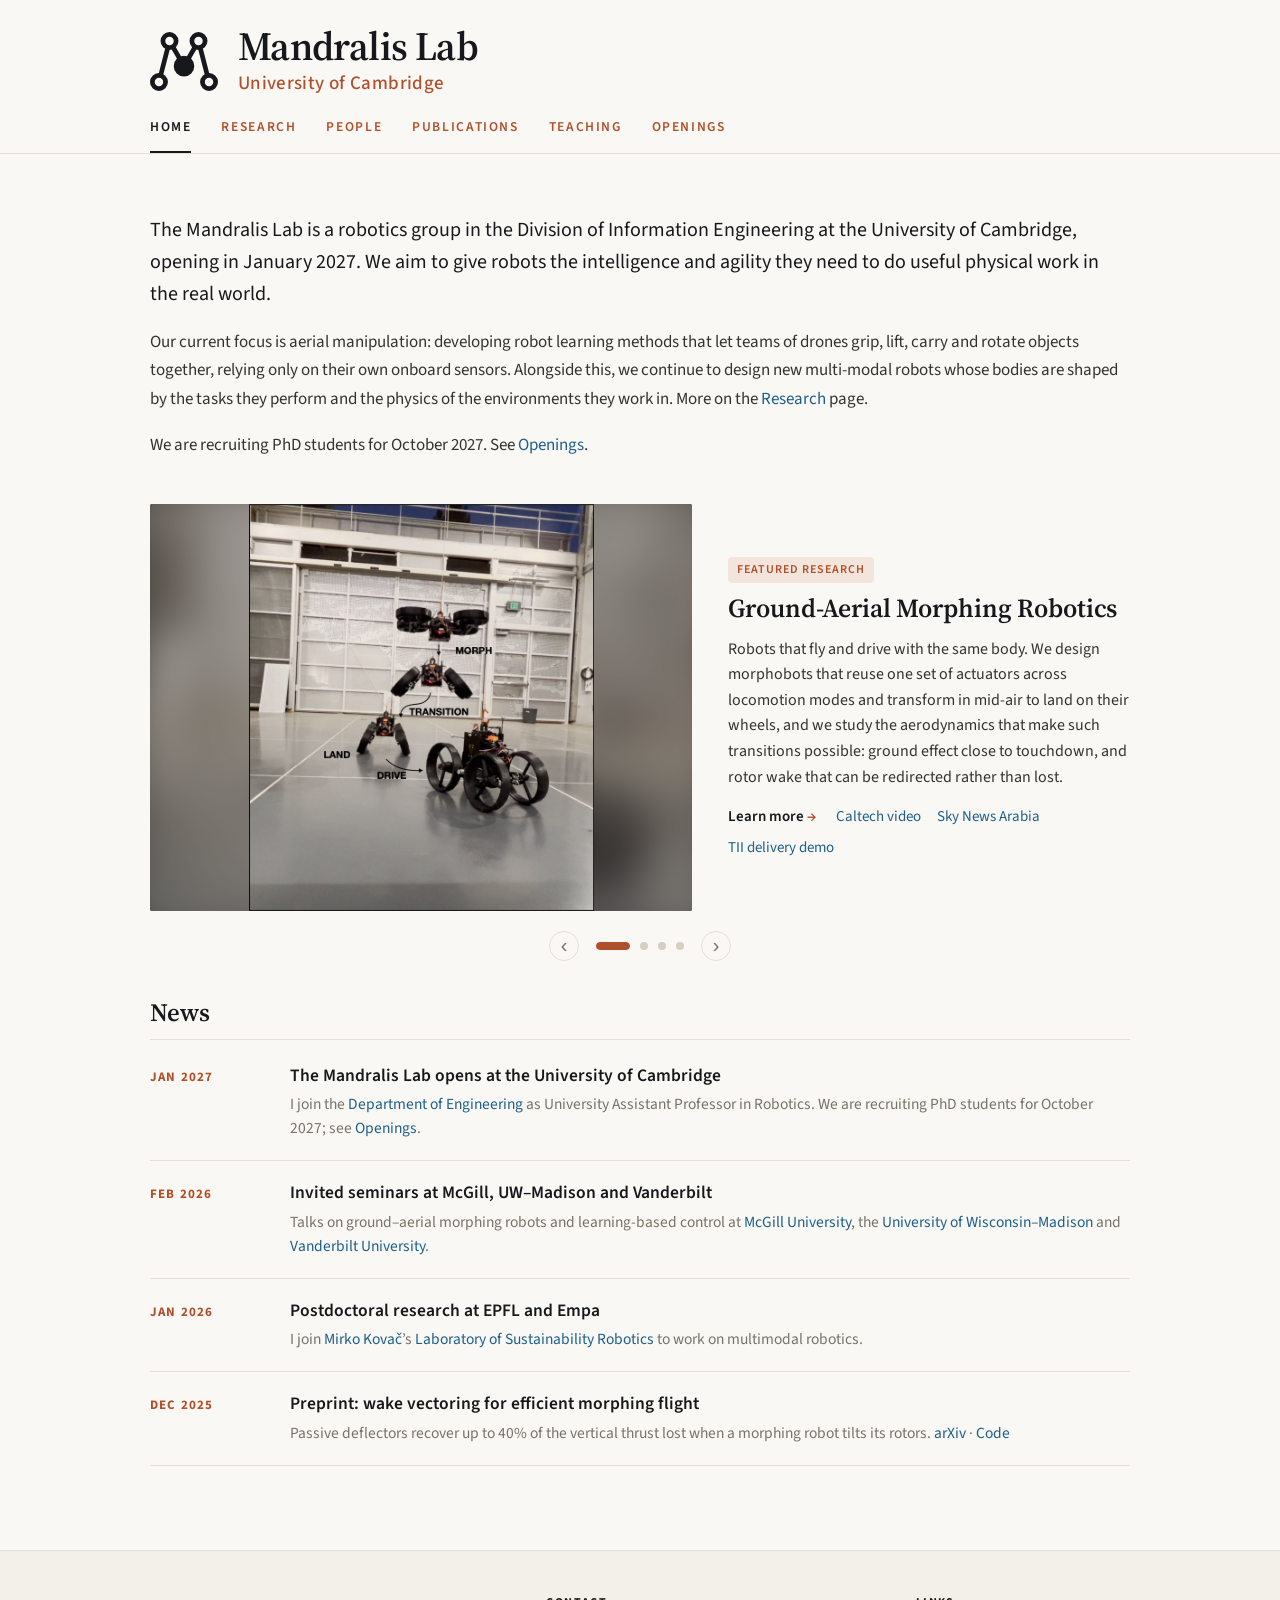
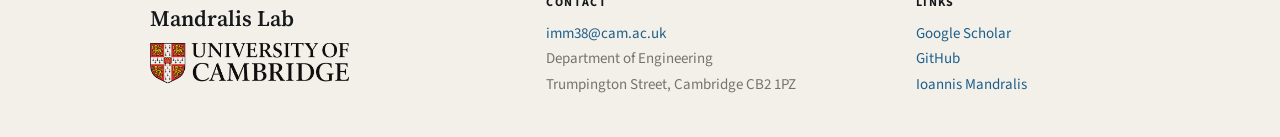
==== index.html @ 3ada4dda "Initial commit: Mandralis Lab website" ====
<!doctype html>
<html lang="en">
<head>
  <meta charset="utf-8">
  <meta name="viewport" content="width=device-width, initial-scale=1">
  <title>Mandralis Lab &middot; University of Cambridge</title>
  <meta name="description" content="The Mandralis Lab is a robotics group in the Department of Engineering at the University of Cambridge, working on robot learning, morphing robots and aerial manipulation.">
  <link rel="preconnect" href="https://fonts.googleapis.com">
  <link rel="preconnect" href="https://fonts.gstatic.com" crossorigin>
  <link rel="stylesheet" href="https://fonts.googleapis.com/css2?family=Source+Sans+3:ital,wght@0,400;0,500;0,600;1,400&family=Source+Serif+4:opsz,wght@8..60,600&display=swap">
  <link rel="stylesheet" href="lab.css">
  <script src="logos/logo.js" defer></script>
</head>
<body>
<div class="frame">
  <header class="site-header">
    <div class="brand-row inner">
      <a class="brand" href="index.html">
        <img class="brand-mark" src="logos/lift.svg" alt="" aria-hidden="true">
        <span class="brand-text"><span class="brand-name">Mandralis Lab</span><span class="brand-sub">University of Cambridge</span></span>
      </a>
    </div>
    <div class="navbar">
      <nav class="nav inner" aria-label="Main">
        <a href="index.html" aria-current="page">Home</a>
        <a href="research.html">Research</a>
        <a href="people.html">People</a>
        <a href="publications.html">Publications</a>
        <a href="teaching.html">Teaching</a>
        <a href="openings.html">Openings</a>
      </nav>
    </div>
  </header>
  <main class="inner">


      <p class="lede">The Mandralis Lab is a robotics group in the Division of Information Engineering at the University of Cambridge, opening in January 2027. We aim to give robots the intelligence and agility they need to do useful physical work in the real world.</p>

      <p>Our current focus is aerial manipulation: developing robot learning methods that let teams of drones grip, lift, carry and rotate objects together, relying only on their own onboard sensors. Alongside this, we continue to design new multi-modal robots whose bodies are shaped by the tasks they perform and the physics of the environments they work in. More on the <a href="research.html">Research</a> page.</p>
      <p>We are recruiting PhD students for October 2027. See <a href="openings.html">Openings</a>.</p>

      <div class="featured" id="featured" aria-roledescription="carousel" aria-label="Featured research">
        <div class="fx-viewport" tabindex="0">
          <article class="fx-slide is-active" id="fx-ground-aerial-robotics" aria-roledescription="slide" aria-label="1 of 4">
            <a class="fx-media" href="research-ground-aerial-robotics.html" tabindex="-1" aria-hidden="true" style="--fx-bg: url('images/featured/1a-i.jpg')">
              <img src="images/featured/1a-i.jpg" alt="" decoding="async">
            </a>
            <div class="fx-text">
              <p class="fx-meta"><span class="fx-tag">Featured research</span></p>
              <h2 class="fx-title"><a href="research-ground-aerial-robotics.html">Ground-Aerial Morphing Robotics</a></h2>
              <p class="fx-summary">Robots that fly and drive with the same body. We design morphobots that reuse one set of actuators across locomotion modes and transform in mid-air to land on their wheels, and we study the aerodynamics that make such transitions possible: ground effect close to touchdown, and rotor wake that can be redirected rather than lost.</p>
              <p class="fx-links">
              <a class="fx-learn" href="research-ground-aerial-robotics.html">Learn more <span aria-hidden="true">&rarr;</span></a>
              <a class="fx-extra" href="https://www.youtube.com/watch?v=5w7pl7xQGKM" target="_blank" rel="noopener">Caltech video</a>
              <a class="fx-extra" href="videos/IROS-demo-skyarabia-coverage.mp4" target="_blank" rel="noopener">Sky News Arabia</a>
              <a class="fx-extra" href="videos/TII-demo-video.mp4" target="_blank" rel="noopener">TII delivery demo</a>
              </p>
            </div>
          </article>
          <article class="fx-slide" id="fx-learning-based-control" aria-roledescription="slide" aria-label="2 of 4" aria-hidden="true">
            <a class="fx-media fx-blend" href="research-learning-based-control.html" tabindex="-1" aria-hidden="true" style="--fx-bg: url('images/featured/2a-i.jpg')">
              <img src="images/featured/2a-i.jpg" alt="" loading="lazy" decoding="async">
            </a>
            <div class="fx-text">
              <p class="fx-meta"><span class="fx-tag">Featured research</span></p>
              <h2 class="fx-title"><a href="research-learning-based-control.html">Learning-Based Control</a></h2>
              <p class="fx-summary">We combine machine learning with physics-based control so robots can move with agility and adapt to new conditions, while their behaviour stays interpretable.</p>
              <p class="fx-links">
              <a class="fx-learn" href="research-learning-based-control.html">Learn more <span aria-hidden="true">&rarr;</span></a>
              <a class="fx-extra" href="https://www.caltech.edu/about/news/scientists-teach-ai-to-navigate-ocean-with-minimal-energy" target="_blank" rel="noopener">Caltech News</a>
              </p>
            </div>
          </article>
          <article class="fx-slide" id="fx-fluid-body-interaction" aria-roledescription="slide" aria-label="3 of 4" aria-hidden="true">
            <a class="fx-media fx-blend" href="research-fluid-body-interaction.html" tabindex="-1" aria-hidden="true" style="--fx-bg: url('images/featured/2d-i.jpg')">
              <img src="images/featured/2d-i.jpg" alt="" loading="lazy" decoding="async">
            </a>
            <div class="fx-text">
              <p class="fx-meta"><span class="fx-tag">Featured research</span></p>
              <h2 class="fx-title"><a href="research-fluid-body-interaction.html">Fluid-Body Interaction and Flow Control</a></h2>
              <p class="fx-summary">Bodies and flows shape each other. We study how a deforming body sheds vorticity in order to move, and how a flow field can be prescribed in the first place: reinforcement learning finds the escape kinematics of larval fish under an energy budget, and a data-driven model turns a wall of fans into wind on demand.</p>
              <p class="fx-links">
              <a class="fx-learn" href="research-fluid-body-interaction.html">Learn more <span aria-hidden="true">&rarr;</span></a>
              </p>
            </div>
          </article>
          <article class="fx-slide" id="fx-vision-based-navigation" aria-roledescription="slide" aria-label="4 of 4" aria-hidden="true">
            <a class="fx-media" href="research-vision-based-navigation.html" tabindex="-1" aria-hidden="true" style="--fx-bg: url('images/featured/3a-i.jpg')">
              <img src="images/featured/3a-i.jpg" alt="" loading="lazy" decoding="async">
            </a>
            <div class="fx-text">
              <p class="fx-meta"><span class="fx-tag">Featured research</span></p>
              <h2 class="fx-title"><a href="research-vision-based-navigation.html">Vision-Based Navigation and Manipulation</a></h2>
              <p class="fx-summary">Perception that informs physical decisions. A robot with several ways to move should choose its route by what it will cost, not only by whether it is passable. We learn from camera images alone, and without human labels, how much energy the terrain ahead will demand, and plan with it.</p>
              <p class="fx-links">
              <a class="fx-learn" href="research-vision-based-navigation.html">Learn more <span aria-hidden="true">&rarr;</span></a>
              </p>
            </div>
          </article>
        </div>
        <div class="fx-controls">
          <button type="button" class="fx-arrow fx-prev" aria-label="Previous">&#8249;</button>
          <div class="fx-dots" aria-label="Choose slide">
            <button type="button" class="fx-dot is-active" data-go="0" aria-label="Slide 1: Ground-Aerial Morphing Robotics" aria-current="true"><span></span></button>
            <button type="button" class="fx-dot" data-go="1" aria-label="Slide 2: Learning-Based Control"><span></span></button>
            <button type="button" class="fx-dot" data-go="2" aria-label="Slide 3: Fluid-Body Interaction and Flow Control"><span></span></button>
            <button type="button" class="fx-dot" data-go="3" aria-label="Slide 4: Vision-Based Navigation and Manipulation"><span></span></button>
          </div>
          <button type="button" class="fx-arrow fx-next" aria-label="Next">&#8250;</button>
        </div>
      </div>

      <h2>News</h2>
      <ul class="news">
        <li><span class="date">Jan 2027</span><div><p class="n-title">The Mandralis Lab opens at the University of Cambridge</p><p class="n-text">I join the <a href="https://www.eng.cam.ac.uk/">Department of Engineering</a> as University Assistant Professor in Robotics. We are recruiting PhD students for October 2027; see <a href="openings.html">Openings</a>.</p></div></li>
        <li><span class="date">Feb 2026</span><div><p class="n-title">Invited seminars at McGill, UW&ndash;Madison and Vanderbilt</p><p class="n-text">Talks on ground&ndash;aerial morphing robots and learning-based control at <a href="https://www.mcgill.ca/">McGill University</a>, the <a href="https://www.wisc.edu/">University of Wisconsin&ndash;Madison</a> and <a href="https://www.vanderbilt.edu/">Vanderbilt University</a>.</p></div></li>
        <li><span class="date">Jan 2026</span><div><p class="n-title">Postdoctoral research at EPFL and Empa</p><p class="n-text">I join <a href="https://people.epfl.ch/mirko.kovac">Mirko Kova&#269;</a>&rsquo;s <a href="https://www.epfl.ch/labs/lsr/">Laboratory of Sustainability Robotics</a> to work on multimodal robotics.</p></div></li>
        <li><span class="date">Dec 2025</span><div><p class="n-title">Preprint: wake vectoring for efficient morphing flight</p><p class="n-text">Passive deflectors recover up to 40% of the vertical thrust lost when a morphing robot tilts its rotors. <a href="https://arxiv.org/abs/2512.05211">arXiv</a> &middot; <a href="https://github.com/mandralis/DeflectorWithActuatorDisk">Code</a></p></div></li>
      </ul>

  </main>
  <footer class="site-footer">
    <div class="inner">
      <div class="foot-brand">
        <p class="lab">Mandralis Lab</p>
        <a class="uni-logo" href="https://www.eng.cam.ac.uk/"><img src="media/cambridge-logo.png" alt="University of Cambridge" width="174" height="35"></a>
      </div>
      <div>
        <h4>Contact</h4>
        <p><a href="mailto:imm38@cam.ac.uk">imm38@cam.ac.uk</a><br>Department of Engineering<br>Trumpington Street, Cambridge CB2 1PZ</p>
      </div>
      <div>
        <h4>Links</h4>
        <ul>
          <li><a href="https://scholar.google.com/citations?hl=en&user=56UwRyEAAAAJ">Google Scholar</a></li>
          <li><a href="https://github.com/mandralis">GitHub</a></li>
          <li><a href="https://mandralis.github.io/">Ioannis Mandralis</a></li>
        </ul>
      </div>
    </div>
  </footer>
</div>
  <script src="featured.js" defer></script>
</body>
</html>
---- lab.css ----
/* Mandralis Lab — University of Cambridge
   Full-width bands (header, menu, footer); text and media sit in one centred
   column. Type: Source Serif 4 for the lab name and titles, Source Sans 3 for
   the rest. Colour: ink for structure, rust for highlights, blue for links. */

:root {
  --bg: #faf8f4;          /* page: exactly the tint baked into the site's figures, so they melt in */
  --panel: #f3f0ea;       /* footer */
  --ink: #16181b;         /* lab name, titles, menu band */
  --text: #34332f;
  --muted: #77736b;
  --rule: #e5e0d6;
  --accent: #1d5f8a;      /* blue: links */
  --accent-deep: #154a6d;
  --accent-soft: #e3eef5;
  --warm: #b0502b;        /* rust: University of Cambridge, dates, highlights */
  --warm-soft: #f4e5dc;
  --serif: "Source Serif 4", Georgia, "Times New Roman", serif;
  --sans: "Source Sans 3", -apple-system, BlinkMacSystemFont, "Segoe UI", Roboto, "Helvetica Neue", Arial, sans-serif;
  --col: 980px;           /* width of the text and media column */
  --sub: 19px;            /* "University of Cambridge" in the header */
  --sub-gap: 6px;
  --name: 40px;           /* "Mandralis Lab" in the header; the logo matches the height of the name + "University of Cambridge" */
  --ease: cubic-bezier(.2, .65, .3, 1);
}

* { box-sizing: border-box; }
html { background: var(--bg); -webkit-text-size-adjust: 100%; }
body {
  margin: 0; background: var(--bg); color: var(--text);
  font-family: var(--sans); font-size: 17px; line-height: 1.68;
  font-optical-sizing: auto; -webkit-font-smoothing: antialiased; text-rendering: optimizeLegibility;
}
img, video { max-width: 100%; display: block; }
a { color: var(--accent); text-decoration: none; transition: color .2s; }
a:hover { color: var(--accent-deep); text-decoration: underline; text-underline-offset: 3px; text-decoration-thickness: 1px; }
::selection { background: var(--warm-soft); }

.frame { min-height: 100vh; display: flex; flex-direction: column; }
.inner { width: 100%; max-width: calc(var(--col) + 80px); margin-inline: auto; padding-inline: 40px; }
main.inner { flex: 1; }

/* ---------- header: a large lab name, then the menu band ---------- */
.site-header { background: var(--bg); }
.site-header .brand-row { padding-block: 22px 16px; }
.brand { display: inline-flex; align-items: center; gap: 20px; color: var(--ink); }
.brand:hover { color: var(--ink); text-decoration: none; }
/* the mark is as tall as the two lines of text beside it (top of "Mandralis Lab" to the foot of "University of Cambridge") */
.brand-mark { display: block; flex: none; width: auto;
  height: calc(var(--name) * 1.02 + var(--sub-gap) + var(--sub) * 1.2 - 11px); margin-top: 1px; }  /* from the top of "Mandralis Lab" to the baseline of "University of Cambridge" */
.brand-text { display: block; }
.brand-name { display: block; font-family: var(--serif); font-size: var(--name); font-weight: 600; line-height: 1.02; letter-spacing: -.015em; }
.brand-sub { display: block; margin-top: var(--sub-gap); font-size: var(--sub); font-weight: 500; letter-spacing: .02em; color: var(--warm); line-height: 1.2; }

.navbar { background: var(--ink); }
.nav { display: flex; flex-wrap: wrap; gap: 0 34px; }
.nav a {
  position: relative; display: block; padding: 14px 0 13px;
  font-size: 13.5px; font-weight: 600; letter-spacing: .11em; text-transform: uppercase; color: #bdb9b1;
}
.nav a:hover { color: #fff; text-decoration: none; }
.nav a::after {
  content: ""; position: absolute; left: 0; right: 0; bottom: 0; height: 3px;
  background: var(--warm); transform: scaleX(0); transition: transform .3s var(--ease);
}
.nav a:hover::after { transform: scaleX(.5); }
.nav a[aria-current="page"] { color: #fff; }
.nav a[aria-current="page"]::after { transform: scaleX(1); }

/* ---------- content ---------- */
main { padding-block: 60px 84px; }
h1, h2, h3 { color: var(--ink); font-weight: 600; line-height: 1.2; }
h1, h2 { font-family: var(--serif); }
h1 { font-size: 40px; margin: 0 0 26px; letter-spacing: -.015em; }
h2 { font-size: 25px; margin: 60px 0 20px; padding-bottom: 12px; border-bottom: 1px solid var(--rule); letter-spacing: -.005em; }
h3 { font-size: 12.5px; font-weight: 700; letter-spacing: .12em; text-transform: uppercase; color: var(--warm); margin: 32px 0 12px; }
p { margin: 0 0 18px; }
.lede { font-size: 20px; line-height: 1.6; color: var(--ink); }
strong { color: var(--ink); font-weight: 600; }
hr { border: 0; border-top: 1px solid var(--rule); margin: 44px 0; }

figure { margin: 8px 0 36px; }
figure img, figure video { width: 100%; }
figcaption { margin-top: 12px; font-size: 14.5px; font-style: italic; color: var(--muted); line-height: 1.5; }

ul.bullets, ul.course-list, ul.student-list { padding-left: 22px; margin: 0 0 18px; }
ul.bullets li, ul.course-list li, ul.student-list li { margin-bottom: 12px; line-height: 1.55; }
ul.bullets li::marker, ul.course-list li::marker, ul.student-list li::marker { color: var(--warm); }

/* news: date, headline, one line of detail */
ul.news { list-style: none; padding: 0; margin: 0; }
ul.news li { display: grid; grid-template-columns: 116px minmax(0, 1fr); gap: 24px; padding: 20px 0; border-bottom: 1px solid var(--rule); }
ul.news li p { margin: 0; }
ul.news .date { color: var(--warm); font-size: 13px; font-weight: 700; letter-spacing: .09em; text-transform: uppercase; padding-top: 3px; font-variant-numeric: tabular-nums; }
ul.news .n-title { color: var(--ink); font-weight: 600; font-size: 17.5px; line-height: 1.4; }
ul.news .n-text { color: var(--muted); font-size: 15.5px; line-height: 1.55; margin-top: 4px; }

/* people */
.person { display: grid; grid-template-columns: 200px minmax(0, 1fr); gap: 36px; align-items: start; }
.person img { width: 200px; height: 200px; object-fit: cover; border-radius: 3px; }
.person .name { margin: 0; font-family: var(--serif); font-size: 24px; font-weight: 600; color: var(--ink); line-height: 1.2; }
.person .role { margin: 4px 0 14px; color: var(--warm); font-size: 15.5px; font-weight: 500; }

.muted-note { color: var(--muted); font-size: 16px; max-width: 72ch; }
ul.students { list-style: none; margin: 8px 0 0; padding: 0; }
ul.students li {
  display: grid; grid-template-columns: 76px minmax(0, 1fr) minmax(0, 1.25fr); gap: 4px 24px; align-items: baseline;
  padding: 13px 0; border-bottom: 1px solid var(--rule);
}
ul.students li:first-child { border-top: 1px solid var(--rule); }
.s-year { color: var(--warm); font-size: 13px; font-weight: 700; letter-spacing: .06em; font-variant-numeric: tabular-nums; }
.s-name { color: var(--ink); font-weight: 600; font-size: 16.5px; }
.s-name small { display: block; font-weight: 400; font-size: 14px; color: var(--muted); margin-top: 1px; }
.s-work { color: var(--text); font-size: 15.5px; }
.s-work em { display: block; font-style: normal; font-size: 14px; color: var(--warm); margin-top: 1px; }

/* ==========================================================================
   Featured research carousel (home page) — the same component as on the
   personal site (javascripts/featured.js there, featured.js here), restyled.
   ========================================================================== */
.featured { margin: 44px 0 0; container-type: inline-size; container-name: fx; }
.fx-viewport { display: grid; outline: none; }
.fx-slide {
  grid-area: 1 / 1; display: grid; grid-template-columns: 1fr; gap: 18px;
  opacity: 0; visibility: hidden; transition: opacity .6s var(--ease), visibility 0s linear .6s;
}
.fx-slide.is-active { opacity: 1; visibility: visible; transition: opacity .6s var(--ease), visibility 0s; }

/* image shown whole; a blurred copy fills the frame where its shape differs */
a.fx-media {
  position: relative; display: block; width: 100%; aspect-ratio: 4 / 3; overflow: hidden;
  background: #1d1f22; isolation: isolate; border-radius: 2px;
}
.fx-media::before {
  content: ""; position: absolute; inset: -30px; z-index: -1;
  background: var(--fx-bg) center / cover no-repeat;
  filter: blur(22px) saturate(1.1) brightness(.72);
}
a.fx-media.fx-blend { background: var(--bg); }
.fx-media.fx-blend::before { display: none; }
.fx-media img { width: 100%; height: 100%; object-fit: contain; display: block; }

.fx-text { align-self: center; }
.fx-meta { margin: 0 0 10px; }
.fx-tag {
  display: inline-block; font-size: 12px; font-weight: 600; letter-spacing: .08em; text-transform: uppercase;
  color: var(--warm); background: var(--warm-soft); padding: 3px 9px; border-radius: 4px;
}
.fx-title { font-family: var(--serif); font-size: 26px; line-height: 1.2; margin: 0 0 12px; padding: 0; border: 0; }
.fx-title::before { display: none; }
.fx-title a { color: var(--ink); }
.fx-title a:hover { color: var(--accent); text-decoration: none; }
.fx-summary { margin: 0 0 14px; font-size: 16px; line-height: 1.6; color: var(--text); }
.fx-links { display: flex; flex-wrap: wrap; align-items: baseline; gap: 6px 16px; margin: 0; font-size: 15px; }
.fx-learn { color: var(--ink); font-weight: 600; margin-right: 4px; }
.fx-learn span { display: inline-block; color: var(--warm); transition: transform .3s var(--ease); }
.fx-learn:hover span { transform: translateX(4px); }

.fx-controls {
  display: flex; align-items: center; justify-content: center; gap: 14px;
  margin-top: 20px;
}
.fx-arrow {
  width: 30px; height: 30px; border-radius: 50%; border: 1px solid var(--rule); background: transparent;
  color: var(--muted); font-size: 20px; line-height: 1; padding: 0 0 2px; cursor: pointer;
  transition: color .2s, border-color .2s, background .2s;
}
.fx-arrow:hover { color: var(--accent); border-color: var(--accent); background: #fff; }
.fx-dots { display: flex; align-items: center; gap: 4px; }
.fx-dot { border: 0; background: none; padding: 8px 3px; cursor: pointer; }
.fx-dot span {
  position: relative; display: block; overflow: hidden; width: 8px; height: 8px; border-radius: 999px;
  background: #d5cfc4; transition: width .45s var(--ease), background .3s;
}
.fx-dot:hover span { background: #b3ac9f; }
.fx-dot.is-active span { width: 34px; background: var(--warm-soft); }
.fx-dot.is-active span::after {
  content: ""; position: absolute; inset: 0; background: var(--warm); border-radius: inherit;
  transform-origin: left; transform: scaleX(1);
}
.fx-playing .fx-dot.is-active span::after { animation: fx-fill var(--fx-delay, 7s) linear both; }
@keyframes fx-fill { from { transform: scaleX(0); } to { transform: scaleX(1); } }
.fx-dot:focus-visible, .fx-arrow:focus-visible, .fx-learn:focus-visible, .fx-title a:focus-visible {
  outline: 2px solid var(--accent); outline-offset: 3px; border-radius: 2px;
}
@container fx (min-width: 700px) {
  .fx-slide { grid-template-columns: minmax(0, 1.35fr) minmax(0, 1fr); gap: 36px; align-items: center; }
  .fx-title { font-size: 26px; }
}

.featured + h2 { margin-top: 36px; }
ul.news li:first-child { padding-top: 4px; }

/* ---------- footer: the lab, contact, links ---------- */
.site-footer { background: var(--panel); border-top: 1px solid var(--rule); font-size: 15px; color: var(--muted); }
.site-footer .inner { display: grid; grid-template-columns: minmax(0, 1.3fr) minmax(0, 1.2fr) minmax(0, .8fr); gap: 24px 48px; padding-block: 40px 40px; }
.site-footer .foot-brand { display: flex; flex-direction: column; align-items: flex-start; justify-content: center; }
.site-footer .lab { font-family: var(--serif); font-size: 22px; font-weight: 600; color: var(--ink); margin: 0; line-height: 1.2; }
.site-footer .uni-logo { display: inline-block; margin-top: 12px; }
.site-footer .uni-logo img { height: 40px; width: auto; mix-blend-mode: multiply; }
.site-footer h4 { margin: 2px 0 8px; font-size: 12px; font-weight: 700; letter-spacing: .12em; text-transform: uppercase; color: var(--ink); }
.site-footer p { margin: 0; line-height: 1.7; }
.site-footer ul { list-style: none; margin: 0; padding: 0; line-height: 1.7; }

/* ---------- publications: numbered references (IEEE style) ---------- */
ol.refs { list-style: none; margin: 0 0 12px; padding: 0; }
ol.refs li { display: grid; grid-template-columns: 48px minmax(0, 1fr); gap: 8px; padding: 14px 0; border-bottom: 1px solid var(--rule); line-height: 1.6; font-size: 16px; }
.ref-tag { color: var(--warm); font-weight: 700; font-size: 13.5px; padding-top: 2px; font-variant-numeric: tabular-nums; }
.ref-links { white-space: nowrap; }
.ref-links a { font-size: 14px; font-weight: 600; margin-left: 8px; }

/* ---------- narrow screens ---------- */
@media (max-width: 760px) {
  .inner { padding-inline: 24px; }
  .site-header .brand-row { padding-block: 16px 12px; }
  .brand { gap: 14px; }
  :root { --name: 27px; --sub: 15.5px; --sub-gap: 4px; }
  .nav { gap: 0 20px; }
  .nav a { padding: 11px 0 10px; font-size: 12.5px; }
  main { padding-block: 40px 56px; }
  h1 { font-size: 32px; }
  .lede { font-size: 18px; }
  h2 { margin-top: 48px; }
  .site-footer .inner { grid-template-columns: 1fr; }
  ul.students li { grid-template-columns: 64px minmax(0, 1fr); }
  .s-work { grid-column: 2; }
}
@media (max-width: 480px) {
  body { font-size: 16.5px; }
  .inner { padding-inline: 20px; }
  .person { grid-template-columns: 1fr; gap: 20px; }
  .person img { width: 160px; height: 160px; }
  ul.news li { grid-template-columns: 1fr; gap: 4px; }
  ol.refs li { grid-template-columns: 1fr; gap: 2px; }
  .ref-links { white-space: normal; }
}
@media (prefers-reduced-motion: reduce) {
  .fx-slide, .fx-slide.is-active, .fx-dot span, .fx-learn span, .nav a::after { transition: none; }
}

/* ---------- menu as plain rust links under the lab name (no band) ---------- */
.navbar { background: transparent; border-bottom: 1px solid var(--rule); }
.nav { gap: 0 30px; }
.nav a { padding: 4px 0 14px; font-size: 13.5px; letter-spacing: .12em; color: var(--warm); }
.nav a:hover { color: var(--ink); }
.nav a[aria-current="page"] { color: var(--ink); }
.nav a::after { height: 2px; background: var(--ink); }
.site-header .brand-row { padding-block: 26px 12px; }

/* ---------- research direction pages (linked from the carousel) ---------- */
.crumbs { font-size: 13px; font-weight: 700; letter-spacing: .1em; text-transform: uppercase; color: var(--muted); margin: 0 0 14px; }
.crumbs a { color: var(--warm); }
.crumbs span { margin: 0 6px; color: var(--rule); }
.coverage { font-size: 15.5px; color: var(--muted); }
.paper { display: grid; grid-template-columns: minmax(0, 1fr) minmax(0, 1.15fr); gap: 20px 48px; align-items: start; padding: 44px 0; border-top: 1px solid var(--rule); }
.paper:first-of-type { margin-top: 36px; }
.paper.no-figs { grid-template-columns: minmax(0, 1fr); }
.paper.no-figs .paper-text { max-width: 72ch; }
.paper-meta { margin: 0 0 8px; color: var(--warm); font-size: 13px; font-weight: 700; letter-spacing: .09em; text-transform: uppercase; }
h2.paper-title { font-size: 25px; line-height: 1.25; margin: 0 0 10px; padding: 0; border: 0; }
.paper-authors { color: var(--muted); font-size: 15.5px; margin-bottom: 14px; }
.paper-authors strong { color: var(--text); font-weight: 600; }
.paper-links { display: flex; flex-wrap: wrap; gap: 6px 18px; font-size: 15px; font-weight: 600; }
.paper-figs { display: grid; gap: 28px; }
.paper-figs figure { margin: 0; }
.paper-figs img { width: 100%; }
.paper-figs video { width: 100%; background: #000; }
.paper-figs .tall img { width: auto; max-width: 100%; max-height: 540px; margin-inline: auto; }
.paper-figs figcaption { font-style: normal; font-size: 14.5px; line-height: 1.55; color: var(--muted); }
.paper-figs figcaption strong { color: var(--ink); }
.more-dirs { margin-top: 12px; padding-top: 28px; border-top: 1px solid var(--rule); font-size: 15.5px; line-height: 1.8; }
.more-dirs span { display: block; font-size: 12.5px; font-weight: 700; letter-spacing: .12em; text-transform: uppercase; color: var(--ink); margin-bottom: 4px; }
@media (max-width: 860px) { .paper { grid-template-columns: 1fr; } }

/* sticky text: a paper's text stays in view while its figures scroll past */
.paper-text { position: sticky; top: 32px; }
.paper.no-figs .paper-text { position: static; }
@media (max-width: 860px) { .paper-text { position: static; } }
/* carousel images drawn on the page tint sit straight on the page */
.fx-media.fx-blend img { mix-blend-mode: normal; }  /* figures are pre-tinted to the page colour; multiplying would darken them */

/* ---------- research page: current directions and ongoing work ---------- */
.direction { padding: 6px 0 26px; }
.direction + .direction { border-top: 1px solid var(--rule); padding-top: 30px; }
h3.dir-title { font-family: var(--serif); font-size: 21px; font-weight: 600; letter-spacing: -.005em; text-transform: none; color: var(--ink); margin: 0 0 12px; }
ul.ongoing { list-style: none; margin: 18px 0 0; padding: 0; display: grid; gap: 14px; }
ul.ongoing li { display: grid; grid-template-columns: 116px minmax(0, 1fr); gap: 2px 24px; }
.og-status { grid-row: span 2; color: var(--warm); font-size: 12.5px; font-weight: 700; letter-spacing: .09em; text-transform: uppercase; padding-top: 3px; }
ul.ongoing a { font-weight: 600; font-size: 16.5px; }
.og-text { color: var(--muted); font-size: 15.5px; line-height: 1.55; }
.og-pdf { display: inline-block; margin-left: 8px; padding: 1px 6px; border: 1px solid currentColor; border-radius: 3px; font-size: 11px; font-weight: 700; letter-spacing: .08em; vertical-align: 2px; }
h2 + p + .featured { margin-top: 28px; }
@media (max-width: 480px) { ul.ongoing li { grid-template-columns: 1fr; } .og-status { grid-row: auto; } }
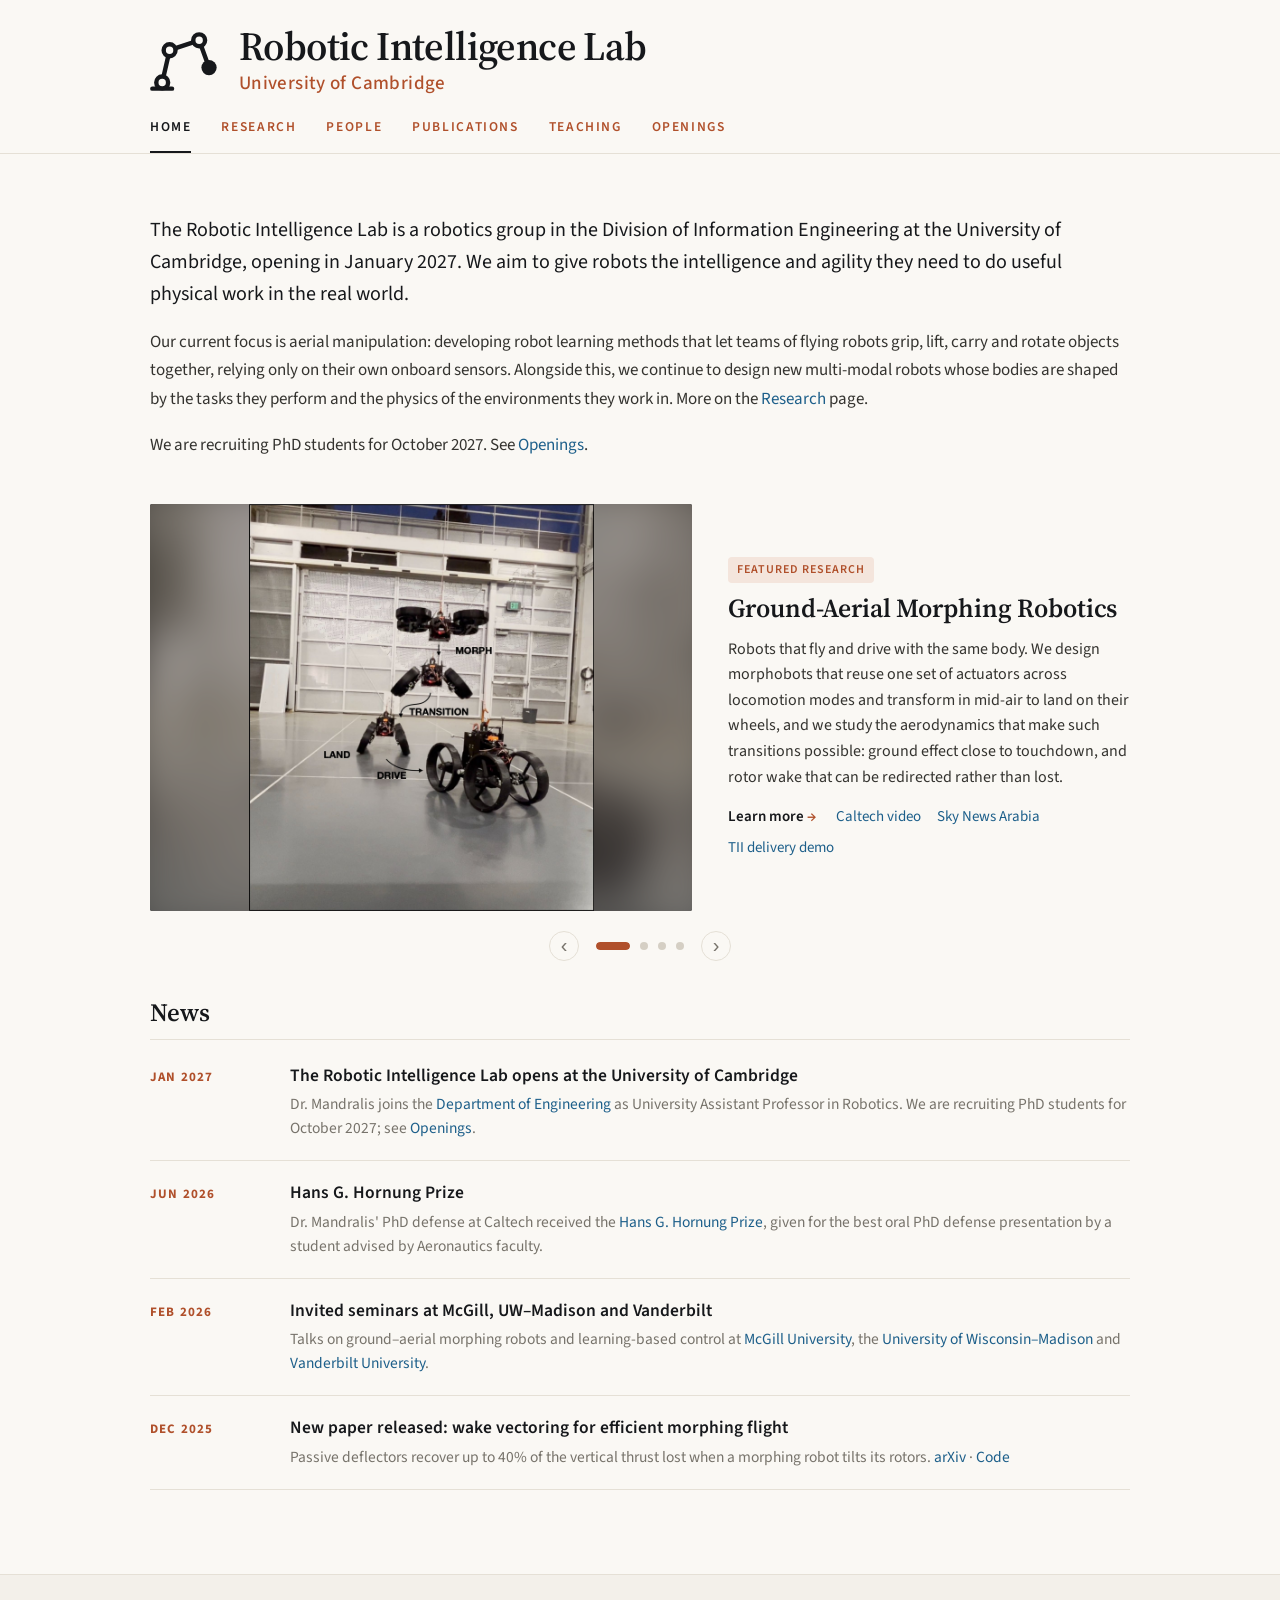
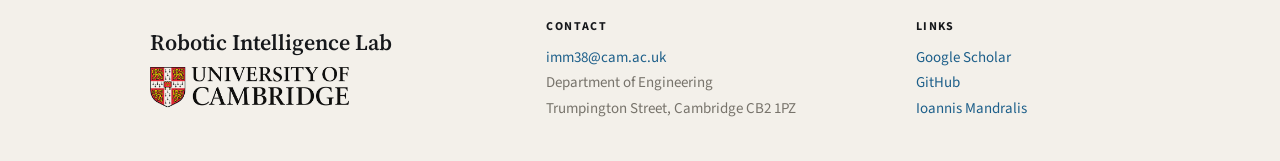
==== commit a6035266: "Prepare for public release: generic student positions brief, multi-direction briefs, Pages notes Co-" ====
--- a/index.html
+++ b/index.html
@@ -3,8 +3,8 @@
 <head>
   <meta charset="utf-8">
   <meta name="viewport" content="width=device-width, initial-scale=1">
-  <title>Mandralis Lab &middot; University of Cambridge</title>
-  <meta name="description" content="The Mandralis Lab is a robotics group in the Department of Engineering at the University of Cambridge, working on robot learning, morphing robots and aerial manipulation.">
+  <title>Robotic Intelligence Lab &middot; University of Cambridge</title>
+  <meta name="description" content="The Robotic Intelligence Lab is a robotics group in the Department of Engineering at the University of Cambridge, working on robot learning, morphing robots and aerial manipulation.">
   <link rel="preconnect" href="https://fonts.googleapis.com">
   <link rel="preconnect" href="https://fonts.gstatic.com" crossorigin>
   <link rel="stylesheet" href="https://fonts.googleapis.com/css2?family=Source+Sans+3:ital,wght@0,400;0,500;0,600;1,400&family=Source+Serif+4:opsz,wght@8..60,600&display=swap">
@@ -17,7 +17,7 @@
     <div class="brand-row inner">
       <a class="brand" href="index.html">
         <img class="brand-mark" src="logos/lift.svg" alt="" aria-hidden="true">
-        <span class="brand-text"><span class="brand-name">Mandralis Lab</span><span class="brand-sub">University of Cambridge</span></span>
+        <span class="brand-text"><span class="brand-name">Robotic Intelligence Lab</span><span class="brand-sub">University of Cambridge</span></span>
       </a>
     </div>
     <div class="navbar">
@@ -34,9 +34,9 @@
   <main class="inner">
 
 
-      <p class="lede">The Mandralis Lab is a robotics group in the Division of Information Engineering at the University of Cambridge, opening in January 2027. We aim to give robots the intelligence and agility they need to do useful physical work in the real world.</p>
+      <p class="lede">The Robotic Intelligence Lab is a robotics group in the Division of Information Engineering at the University of Cambridge, opening in January 2027. We aim to give robots the intelligence and agility they need to do useful physical work in the real world.</p>
 
-      <p>Our current focus is aerial manipulation: developing robot learning methods that let teams of drones grip, lift, carry and rotate objects together, relying only on their own onboard sensors. Alongside this, we continue to design new multi-modal robots whose bodies are shaped by the tasks they perform and the physics of the environments they work in. More on the <a href="research.html">Research</a> page.</p>
+      <p>Our current focus is aerial manipulation: developing robot learning methods that let teams of flying robots grip, lift, carry and rotate objects together, relying only on their own onboard sensors. Alongside this, we continue to design new multi-modal robots whose bodies are shaped by the tasks they perform and the physics of the environments they work in. More on the <a href="research.html">Research</a> page.</p>
       <p>We are recruiting PhD students for October 2027. See <a href="openings.html">Openings</a>.</p>
 
       <div class="featured" id="featured" aria-roledescription="carousel" aria-label="Featured research">
@@ -112,17 +112,17 @@
 
       <h2>News</h2>
       <ul class="news">
-        <li><span class="date">Jan 2027</span><div><p class="n-title">The Mandralis Lab opens at the University of Cambridge</p><p class="n-text">I join the <a href="https://www.eng.cam.ac.uk/">Department of Engineering</a> as University Assistant Professor in Robotics. We are recruiting PhD students for October 2027; see <a href="openings.html">Openings</a>.</p></div></li>
+        <li><span class="date">Jan 2027</span><div><p class="n-title">The Robotic Intelligence Lab opens at the University of Cambridge</p><p class="n-text">Dr. Mandralis joins the <a href="https://www.eng.cam.ac.uk/">Department of Engineering</a> as University Assistant Professor in Robotics. We are recruiting PhD students for October 2027; see <a href="openings.html">Openings</a>.</p></div></li>
+        <li><span class="date">Jun 2026</span><div><p class="n-title">Hans G. Hornung Prize</p><p class="n-text">Dr. Mandralis' PhD defense at Caltech received the <a href="https://aerospace.caltech.edu/academics/honors-and-awards/hornung-prize">Hans G. Hornung Prize</a>, given for the best oral PhD defense presentation by a student advised by Aeronautics faculty.</p></div></li>
         <li><span class="date">Feb 2026</span><div><p class="n-title">Invited seminars at McGill, UW&ndash;Madison and Vanderbilt</p><p class="n-text">Talks on ground&ndash;aerial morphing robots and learning-based control at <a href="https://www.mcgill.ca/">McGill University</a>, the <a href="https://www.wisc.edu/">University of Wisconsin&ndash;Madison</a> and <a href="https://www.vanderbilt.edu/">Vanderbilt University</a>.</p></div></li>
-        <li><span class="date">Jan 2026</span><div><p class="n-title">Postdoctoral research at EPFL and Empa</p><p class="n-text">I join <a href="https://people.epfl.ch/mirko.kovac">Mirko Kova&#269;</a>&rsquo;s <a href="https://www.epfl.ch/labs/lsr/">Laboratory of Sustainability Robotics</a> to work on multimodal robotics.</p></div></li>
-        <li><span class="date">Dec 2025</span><div><p class="n-title">Preprint: wake vectoring for efficient morphing flight</p><p class="n-text">Passive deflectors recover up to 40% of the vertical thrust lost when a morphing robot tilts its rotors. <a href="https://arxiv.org/abs/2512.05211">arXiv</a> &middot; <a href="https://github.com/mandralis/DeflectorWithActuatorDisk">Code</a></p></div></li>
+        <li><span class="date">Dec 2025</span><div><p class="n-title">New paper released: wake vectoring for efficient morphing flight</p><p class="n-text">Passive deflectors recover up to 40% of the vertical thrust lost when a morphing robot tilts its rotors. <a href="https://arxiv.org/abs/2512.05211">arXiv</a> &middot; <a href="https://github.com/mandralis/DeflectorWithActuatorDisk">Code</a></p></div></li>
       </ul>
 
   </main>
   <footer class="site-footer">
     <div class="inner">
       <div class="foot-brand">
-        <p class="lab">Mandralis Lab</p>
+        <p class="lab">Robotic Intelligence Lab</p>
         <a class="uni-logo" href="https://www.eng.cam.ac.uk/"><img src="media/cambridge-logo.png" alt="University of Cambridge" width="174" height="35"></a>
       </div>
       <div>
@@ -134,7 +134,7 @@
         <ul>
           <li><a href="https://scholar.google.com/citations?hl=en&user=56UwRyEAAAAJ">Google Scholar</a></li>
           <li><a href="https://github.com/mandralis">GitHub</a></li>
-          <li><a href="https://mandralis.github.io/">Ioannis Mandralis</a></li>
+          <li><a href="people.html">Ioannis Mandralis</a></li>
         </ul>
       </div>
     </div>
--- a/lab.css
+++ b/lab.css
@@ -112,6 +112,7 @@
 .s-name { color: var(--ink); font-weight: 600; font-size: 16.5px; }
 .s-name small { display: block; font-weight: 400; font-size: 14px; color: var(--muted); margin-top: 1px; }
 .s-work { color: var(--text); font-size: 15.5px; }
+.s-work small { display: block; font-size: 14px; color: var(--muted); margin-top: 1px; }
 .s-work em { display: block; font-style: normal; font-size: 14px; color: var(--warm); margin-top: 1px; }
 
 /* ==========================================================================
@@ -289,5 +290,6 @@
 ul.ongoing a { font-weight: 600; font-size: 16.5px; }
 .og-text { color: var(--muted); font-size: 15.5px; line-height: 1.55; }
 .og-pdf { display: inline-block; margin-left: 8px; padding: 1px 6px; border: 1px solid currentColor; border-radius: 3px; font-size: 11px; font-weight: 700; letter-spacing: .08em; vertical-align: 2px; }
+ul.ongoing + p, ul.ongoing + p + p { margin-top: 24px; }
 h2 + p + .featured { margin-top: 28px; }
 @media (max-width: 480px) { ul.ongoing li { grid-template-columns: 1fr; } .og-status { grid-row: auto; } }
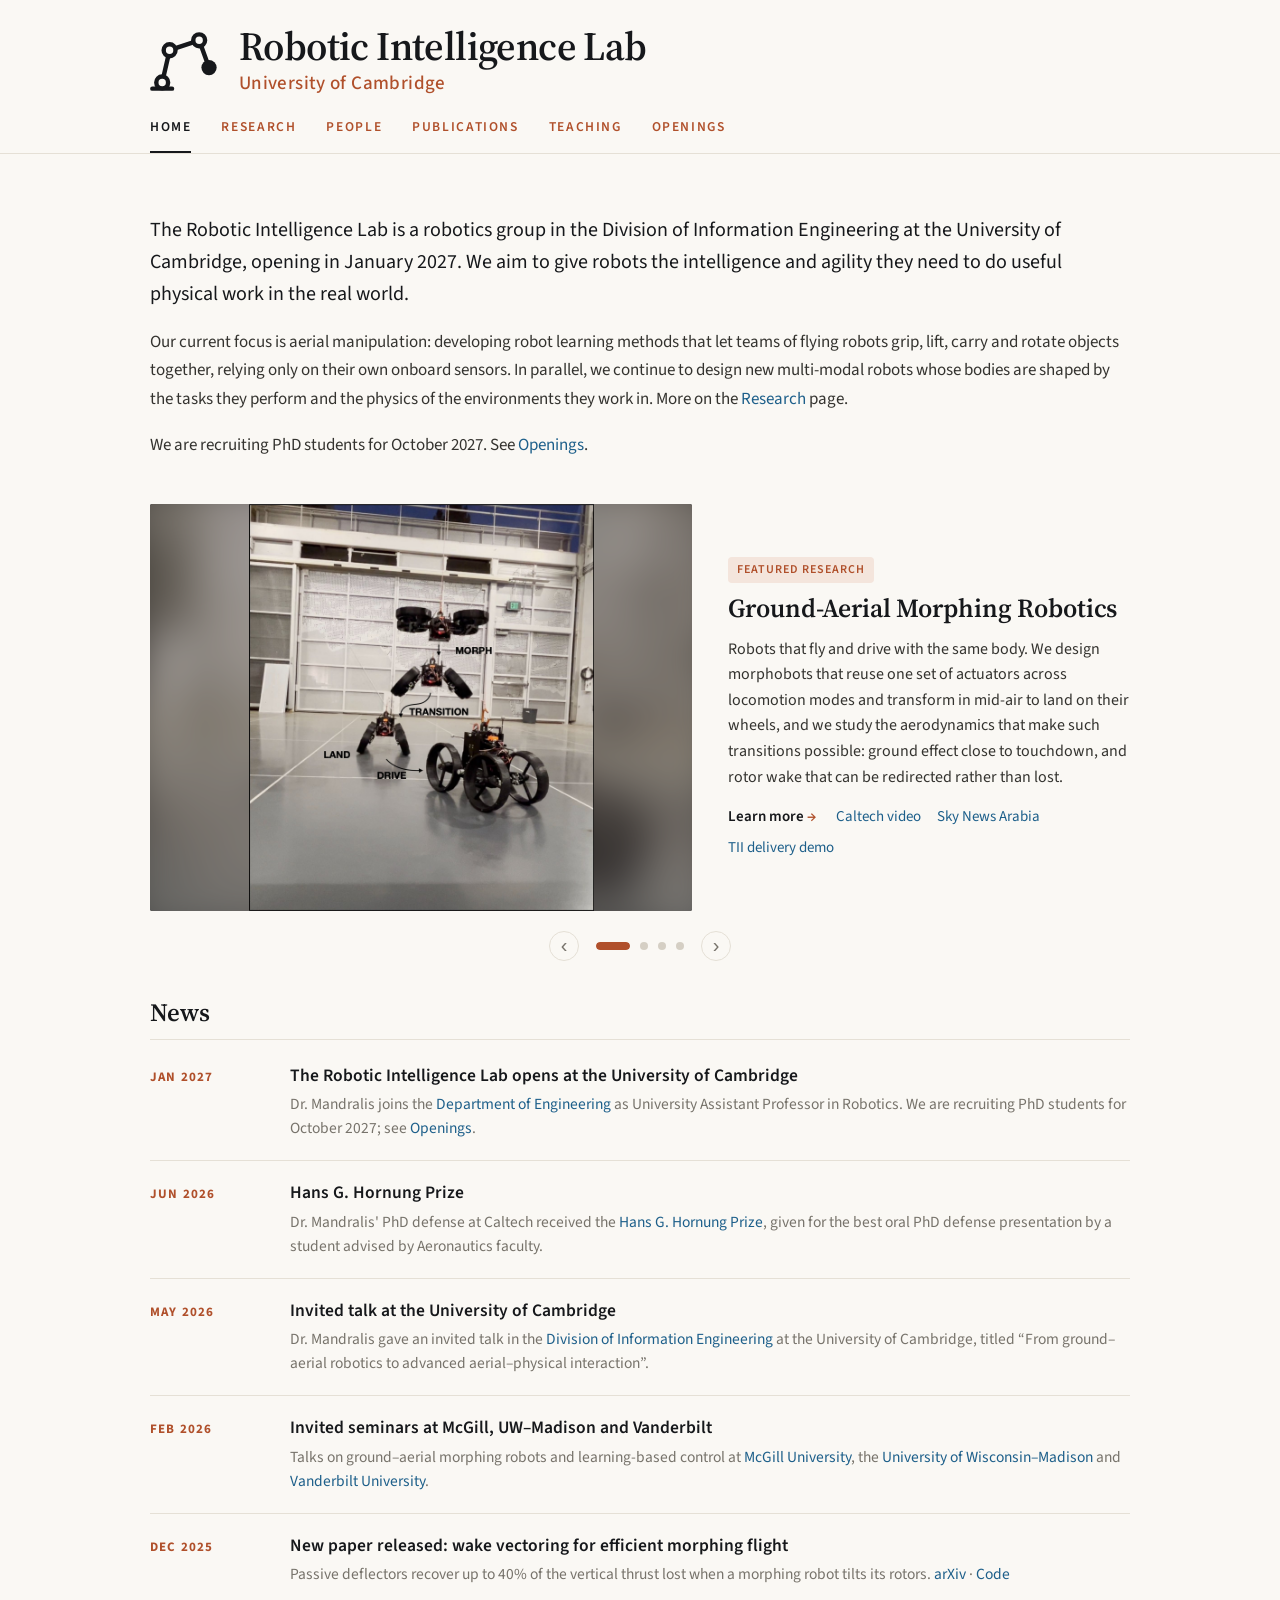
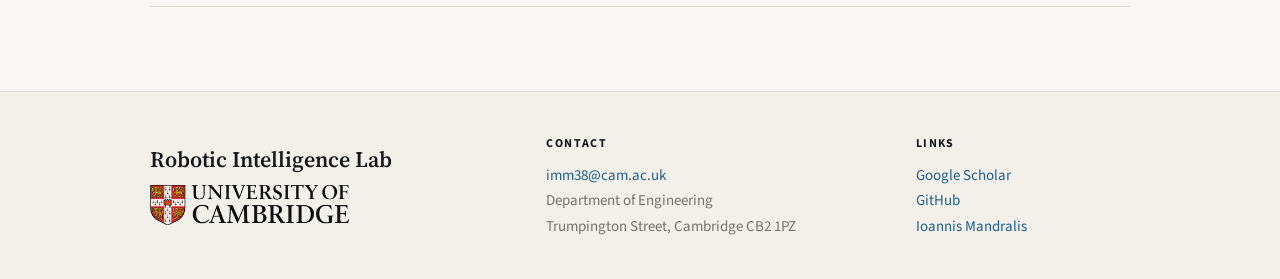
==== commit 2a3b4d35: "release" ====
--- a/index.html
+++ b/index.html
@@ -36,7 +36,7 @@
 
       <p class="lede">The Robotic Intelligence Lab is a robotics group in the Division of Information Engineering at the University of Cambridge, opening in January 2027. We aim to give robots the intelligence and agility they need to do useful physical work in the real world.</p>
 
-      <p>Our current focus is aerial manipulation: developing robot learning methods that let teams of flying robots grip, lift, carry and rotate objects together, relying only on their own onboard sensors. Alongside this, we continue to design new multi-modal robots whose bodies are shaped by the tasks they perform and the physics of the environments they work in. More on the <a href="research.html">Research</a> page.</p>
+      <p>Our current focus is aerial manipulation: developing robot learning methods that let teams of flying robots grip, lift, carry and rotate objects together, relying only on their own onboard sensors. In parallel, we continue to design new multi-modal robots whose bodies are shaped by the tasks they perform and the physics of the environments they work in. More on the <a href="research.html">Research</a> page.</p>
       <p>We are recruiting PhD students for October 2027. See <a href="openings.html">Openings</a>.</p>
 
       <div class="featured" id="featured" aria-roledescription="carousel" aria-label="Featured research">
@@ -91,7 +91,7 @@
             <div class="fx-text">
               <p class="fx-meta"><span class="fx-tag">Featured research</span></p>
               <h2 class="fx-title"><a href="research-vision-based-navigation.html">Vision-Based Navigation and Manipulation</a></h2>
-              <p class="fx-summary">Perception that informs physical decisions. A robot with several ways to move should choose its route by what it will cost, not only by whether it is passable. We learn from camera images alone, and without human labels, how much energy the terrain ahead will demand, and plan with it.</p>
+              <p class="fx-summary">Perception that informs physical decisions. A robot with several ways to move should choose its route by what it will cost, not only by whether it is traversable. We learn from camera images alone, and without human labels, how much energy the terrain ahead will demand, and plan with it.</p>
               <p class="fx-links">
               <a class="fx-learn" href="research-vision-based-navigation.html">Learn more <span aria-hidden="true">&rarr;</span></a>
               </p>
@@ -114,6 +114,7 @@
       <ul class="news">
         <li><span class="date">Jan 2027</span><div><p class="n-title">The Robotic Intelligence Lab opens at the University of Cambridge</p><p class="n-text">Dr. Mandralis joins the <a href="https://www.eng.cam.ac.uk/">Department of Engineering</a> as University Assistant Professor in Robotics. We are recruiting PhD students for October 2027; see <a href="openings.html">Openings</a>.</p></div></li>
         <li><span class="date">Jun 2026</span><div><p class="n-title">Hans G. Hornung Prize</p><p class="n-text">Dr. Mandralis' PhD defense at Caltech received the <a href="https://aerospace.caltech.edu/academics/honors-and-awards/hornung-prize">Hans G. Hornung Prize</a>, given for the best oral PhD defense presentation by a student advised by Aeronautics faculty.</p></div></li>
+        <li><span class="date">May 2026</span><div><p class="n-title">Invited talk at the University of Cambridge</p><p class="n-text">Dr. Mandralis gave an invited talk in the <a href="https://www.eng.cam.ac.uk/research/academic-divisions/information-engineering">Division of Information Engineering</a> at the University of Cambridge, titled &ldquo;From ground&ndash;aerial robotics to advanced aerial&ndash;physical interaction&rdquo;.</p></div></li>
         <li><span class="date">Feb 2026</span><div><p class="n-title">Invited seminars at McGill, UW&ndash;Madison and Vanderbilt</p><p class="n-text">Talks on ground&ndash;aerial morphing robots and learning-based control at <a href="https://www.mcgill.ca/">McGill University</a>, the <a href="https://www.wisc.edu/">University of Wisconsin&ndash;Madison</a> and <a href="https://www.vanderbilt.edu/">Vanderbilt University</a>.</p></div></li>
         <li><span class="date">Dec 2025</span><div><p class="n-title">New paper released: wake vectoring for efficient morphing flight</p><p class="n-text">Passive deflectors recover up to 40% of the vertical thrust lost when a morphing robot tilts its rotors. <a href="https://arxiv.org/abs/2512.05211">arXiv</a> &middot; <a href="https://github.com/mandralis/DeflectorWithActuatorDisk">Code</a></p></div></li>
       </ul>
--- a/lab.css
+++ b/lab.css
@@ -1,4 +1,4 @@
-/* Mandralis Lab — University of Cambridge
+/* Robotic Intelligence Lab — University of Cambridge
    Full-width bands (header, menu, footer); text and media sit in one centred
    column. Type: Source Serif 4 for the lab name and titles, Source Sans 3 for
    the rest. Colour: ink for structure, rust for highlights, blue for links. */
@@ -20,7 +20,7 @@
   --col: 980px;           /* width of the text and media column */
   --sub: 19px;            /* "University of Cambridge" in the header */
   --sub-gap: 6px;
-  --name: 40px;           /* "Mandralis Lab" in the header; the logo matches the height of the name + "University of Cambridge" */
+  --name: 40px;           /* the lab name in the header; the logo matches the height of the name + "University of Cambridge" */
   --ease: cubic-bezier(.2, .65, .3, 1);
 }
 
@@ -45,9 +45,9 @@
 .site-header .brand-row { padding-block: 22px 16px; }
 .brand { display: inline-flex; align-items: center; gap: 20px; color: var(--ink); }
 .brand:hover { color: var(--ink); text-decoration: none; }
-/* the mark is as tall as the two lines of text beside it (top of "Mandralis Lab" to the foot of "University of Cambridge") */
+/* the mark is as tall as the two lines of text beside it (top of the lab name to the foot of "University of Cambridge") */
 .brand-mark { display: block; flex: none; width: auto;
-  height: calc(var(--name) * 1.02 + var(--sub-gap) + var(--sub) * 1.2 - 11px); margin-top: 1px; }  /* from the top of "Mandralis Lab" to the baseline of "University of Cambridge" */
+  height: calc(var(--name) * 1.02 + var(--sub-gap) + var(--sub) * 1.2 - 11px); margin-top: 1px; }  /* from the top of the lab name to the baseline of "University of Cambridge" */
 .brand-text { display: block; }
 .brand-name { display: block; font-family: var(--serif); font-size: var(--name); font-weight: 600; line-height: 1.02; letter-spacing: -.015em; }
 .brand-sub { display: block; margin-top: var(--sub-gap); font-size: var(--sub); font-weight: 500; letter-spacing: .02em; color: var(--warm); line-height: 1.2; }
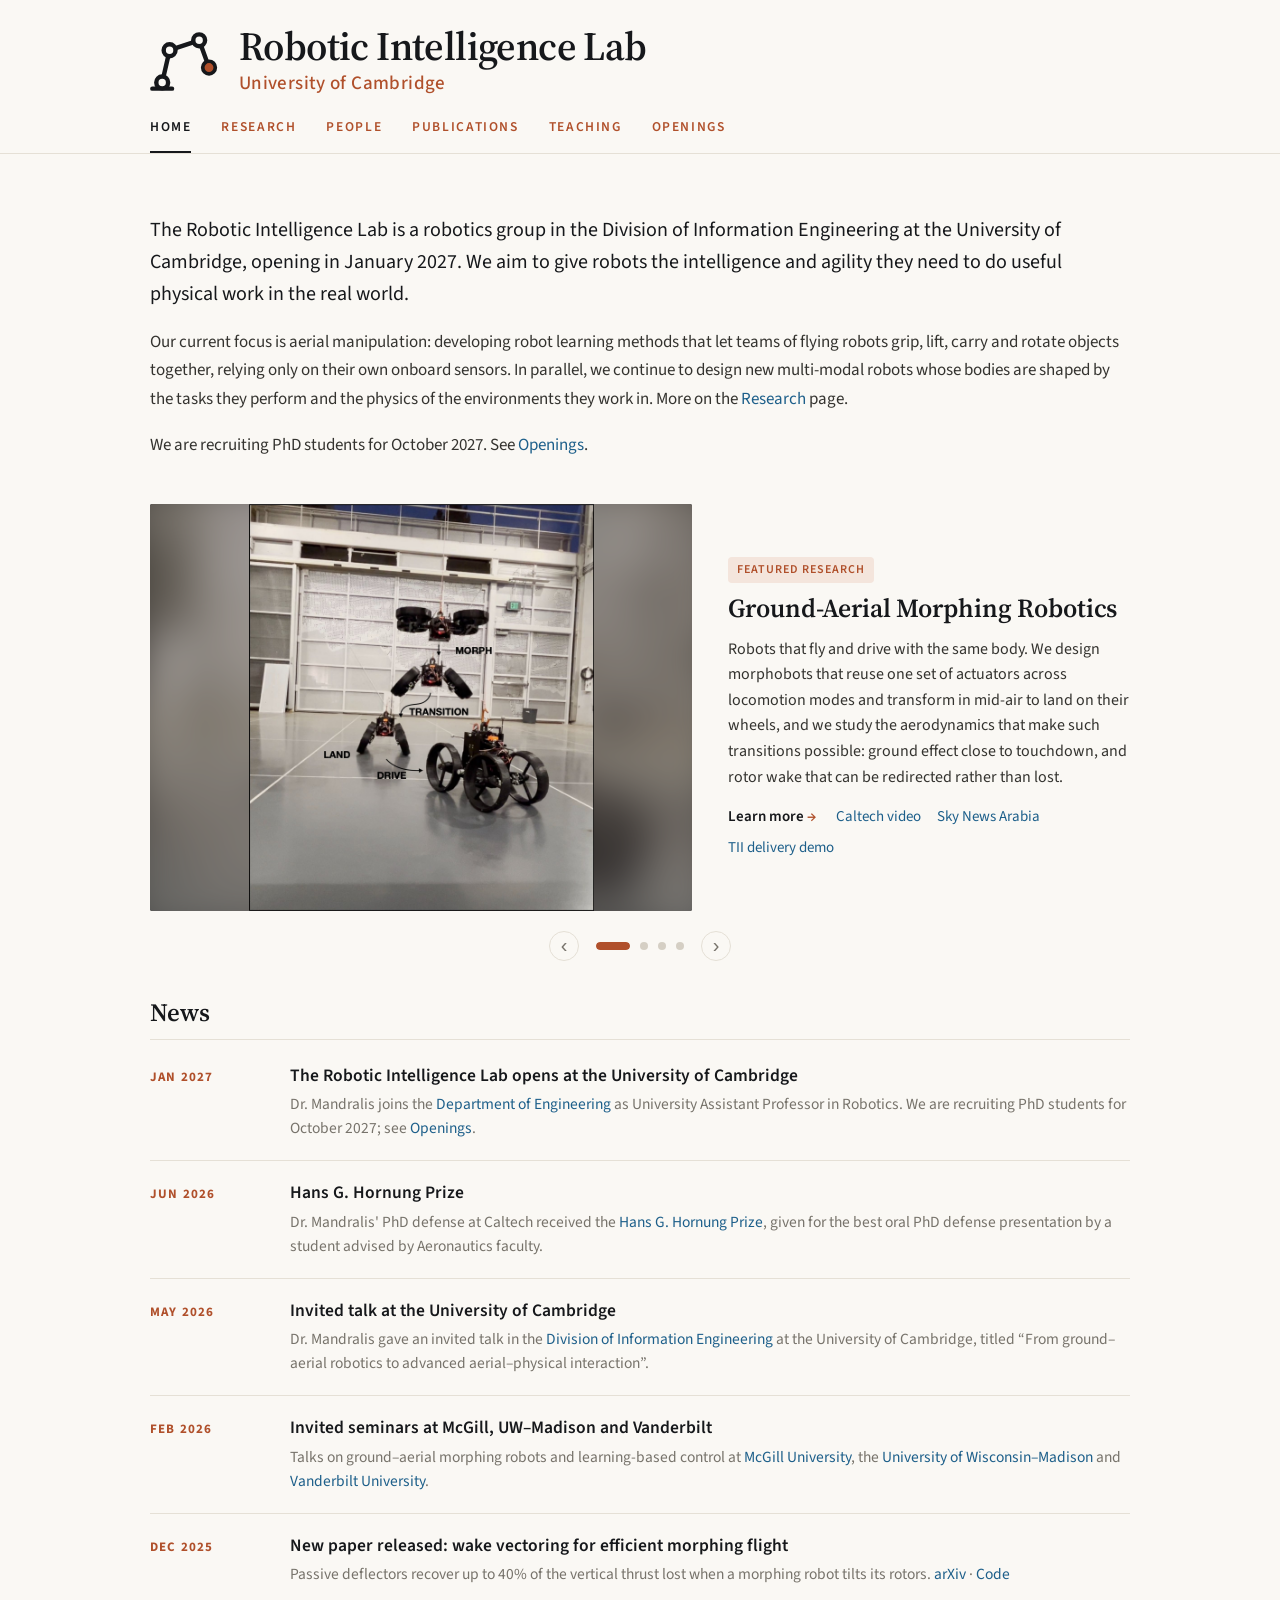
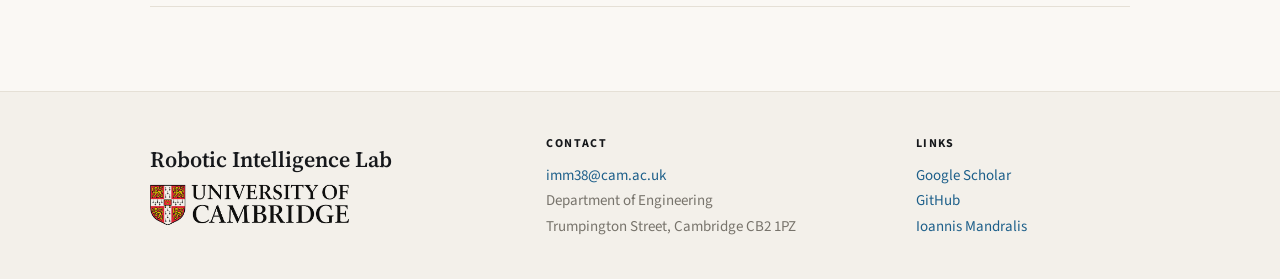
==== commit f811747e: "Updated Logo" ====
--- a/index.html
+++ b/index.html
@@ -3,6 +3,9 @@
 <head>
   <meta charset="utf-8">
   <meta name="viewport" content="width=device-width, initial-scale=1">
+  <link rel="icon" href="favicon.ico" sizes="any">
+  <link rel="icon" href="favicon.svg" type="image/svg+xml">
+  <link rel="apple-touch-icon" href="apple-touch-icon.png">
   <title>Robotic Intelligence Lab &middot; University of Cambridge</title>
   <meta name="description" content="The Robotic Intelligence Lab is a robotics group in the Department of Engineering at the University of Cambridge, working on robot learning, morphing robots and aerial manipulation.">
   <link rel="preconnect" href="https://fonts.googleapis.com">
